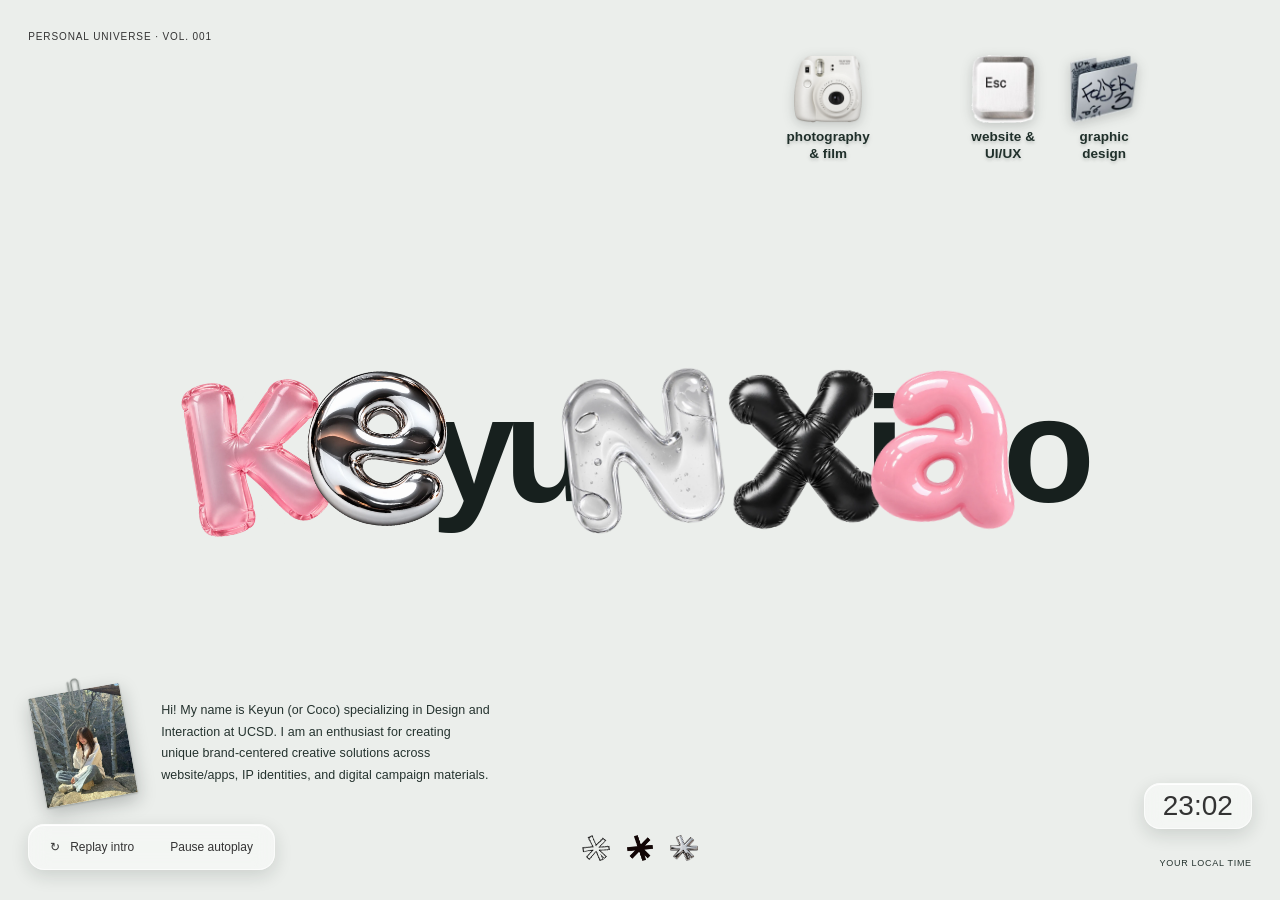
==== index.html @ 972be975 "Move site to repo root and add .nojekyll for GitHub Pages Co-Authored-By: Claude Opus 5 <noreply@ant" ====
<!doctype html><html lang="en"><head><meta charset="utf-8"><meta name="viewport" content="width=device-width,initial-scale=1"><title>Keyun Xiao — Design &amp; Interaction</title><meta name="description" content="Portfolio of Keyun Xiao (Coco) — design and interaction at UCSD. Website and UI/UX work, photography, and graphic design."><link rel="stylesheet" href="style.css"></head><body>
<video id="background-video" muted loop playsinline aria-hidden="true"></video><div class="video-shade" aria-hidden="true"></div>
<header class="editorial-top"><div class="focus-block"><p class="folio-note">PERSONAL UNIVERSE · VOL. 001</p></div><div class="desk-row"><a class="desk-icon" href="photography.html" data-cursor="open album" aria-label="Photography and film"><span class="desk-art"><img src="marks/icon-photo.png" alt=""></span><span class="desk-label">photography &amp; film</span></a><a class="desk-icon" href="ux-ui.html" data-cursor="view projects" aria-label="Website and UI UX design"><span class="desk-art"><img src="marks/icon-ui.png" alt=""></span><span class="desk-label">website &amp; UI/UX</span></a><span class="desk-icon" data-cursor="view projects" role="img" aria-label="Graphic design"><span class="desk-art"><img src="marks/icon-design.png" alt=""></span><span class="desk-label">graphic design</span></span></div></header>
<main class="editorial-hero"><h1 aria-label="boknows word"><span id="words" class="words" aria-hidden="true"></span></h1></main>
<footer class="editorial-bottom"><div class="bottom-left"><a class="intro-card" href="https://docs.google.com/document/d/10Yb8N33EPyBzUIbpuKFBvvP1-0zOqXiE2onYrgabez4/edit?usp=sharing" target="_blank" rel="noopener" data-cursor="open resume"><span class="snap"><img src="marks/portrait.jpg" alt="Keyun Xiao sitting on a rock in a birch forest"><svg class="clip" viewBox="0 0 28 64" aria-hidden="true" fill="none" stroke="currentColor" stroke-width="2.6" stroke-linecap="round" stroke-linejoin="round"><path d="M8 47V13.5a6.5 6.5 0 0 1 13 0v37a9.5 9.5 0 0 1-19 0V11"/></svg></span><p class="intro-copy">Hi! My name is Keyun (or Coco) specializing in Design and Interaction at UCSD. I am an enthusiast for creating unique brand-centered creative solutions across website/apps, IP identities, and digital campaign materials.</p></a><div class="controls"><button id="replay" disabled>↻ &nbsp; Replay intro</button><button id="pause" disabled aria-pressed="false">Pause autoplay</button></div></div><span class="bottom-middle" aria-hidden="true"><span class="mark-swap"><img class="m-a" src="marks/mark-1.png" alt=""><img class="m-b" src="marks/star-1.png" alt=""></span><span class="mark-swap"><img class="m-a" src="marks/mark-2.png" alt=""><img class="m-b" src="marks/star-2.png" alt=""></span><span class="mark-swap"><img class="m-a" src="marks/mark-3.png" alt=""><img class="m-b" src="marks/star-3.png" alt=""></span></span><div class="bottom-right"><time id="local-clock" aria-label="本地时间">--:--</time><span>YOUR LOCAL TIME</span></div></footer><p id="status" class="hint" role="status">正在准备字母图片…</p><script src="config.js"></script><script src="app.js"></script><script src="cursor.js"></script></body></html>
---- style.css ----
*{box-sizing:border-box}html{color-scheme:dark}body{margin:0;background:#000;color:#f7f7f7;font-family:Arial,Helvetica,sans-serif;min-height:100svh;display:flex;flex-direction:column}header,footer{display:flex;justify-content:space-between;gap:20px;color:#707070;font-size:12px;letter-spacing:.12em;padding:30px 40px}header{border-bottom:1px solid #181818}footer{margin-top:auto;letter-spacing:.02em;font-size:13px}main{text-align:center;margin:auto 0;padding:70px 16px 50px}.meta{font-size:18px;margin-bottom:46px}.meta span{color:#777;margin-left:20px}h1{font-size:clamp(28px,5.5vw,96px);line-height:1.22;letter-spacing:-.045em;font-weight:400;margin:0}.intro{display:block}.words{position:relative;display:flex;align-items:center;justify-content:center;min-height:1.32em;margin-top:.06em;touch-action:pan-y pinch-zoom}.word{display:inline-flex;flex-shrink:0}.space{width:.25em}.letter{pointer-events:none;display:inline-grid;position:relative;align-items:center;height:1.08em;flex-shrink:0;transition:padding-inline .3s cubic-bezier(.22,1,.36,1)}.char{grid-area:1/1;line-height:1;justify-self:center}.letter.active .char,.letter.pending .char{visibility:hidden}.letter.returning .char{animation:letter-pop .2s ease-out both}@keyframes letter-pop{from{transform:scale(.92)}to{transform:scale(1)}}.sticker{position:absolute;top:calc(50% + var(--offset,0em));left:50%;translate:-50% -50%;z-index:1;pointer-events:none}.sticker img{display:block;height:var(--height,1.122em);width:auto;max-width:var(--maxwidth,1.377em);object-fit:contain}.hit-layer{position:absolute;inset:0;z-index:3;color:transparent;user-select:none;pointer-events:none;display:flex;align-items:center;justify-content:center}.hit{display:inline-flex;align-items:center;pointer-events:auto;height:1.35em;line-height:1}.description{font-size:clamp(17px,1.7vw,26px);line-height:1.65;margin:50px 0 34px;color:#e5e5e5;letter-spacing:-.015em}.controls{display:flex;justify-content:center;gap:10px}button{font:14px Arial,sans-serif;border:1px solid #303030;background:#101010;color:#ddd;padding:12px 19px;border-radius:999px;cursor:pointer;transition:background .2s,border-color .2s}button:hover{background:#202020;border-color:#555}button:focus-visible{outline:2px solid white;outline-offset:4px}button:disabled{opacity:.4;cursor:wait}.hint{font-size:13px;color:#737373;margin:18px 0 0;min-height:20px}@media(max-width:640px){header,footer{padding:22px 20px;font-size:10px;letter-spacing:.04em}header span:last-child{display:none}main{padding:70px 8px 60px}.meta{font-size:14px;margin-bottom:35px}h1{font-size:5.7vw;letter-spacing:-.04em}.description{margin:38px 22px 28px;font-size:16px}.desktop{display:none}footer{font-size:11px;flex-direction:column;align-items:center;gap:8px}}@media(prefers-reduced-motion:reduce){.letter{transition:none}.letter .char{animation:none!important}.sticker{display:none}}
/* Portfolio composition */
html{background:#080808}body{background:#080808;color:#f2f0e9;min-height:100svh;padding:0 3.5vw;overflow-x:hidden}header,footer{padding:30px 0;font:10px/1.4 'Courier New',monospace;letter-spacing:.08em;color:#898984;align-items:center}header{border-bottom:1px solid #292925}.identity{color:#f2f0e9;font-size:12px;display:flex;align-items:center;gap:10px}.identity b{font-size:26px;color:#d8f36a;font-weight:400}main{width:100%;margin:auto 0;padding:80px 0;text-align:left}.eyebrow{display:flex;justify-content:space-between;font:10px/1.4 'Courier New',monospace;letter-spacing:.12em;color:#90908a;margin:0 0 22px}h1{font-size:12.5vw;letter-spacing:-.075em;line-height:1.1;font-weight:400}.words{min-height:1.5em;margin:0;justify-content:center}.letter,.hit{transition:padding-inline .38s cubic-bezier(.22,1,.36,1)}.hit-layer{justify-content:center}.sticker img{height:.96em;max-width:1.05em}.under-title{display:flex;align-items:flex-start;justify-content:space-between;margin-top:38px;padding-top:26px;border-top:1px solid #292925}.under-title p{margin:0;font-size:14px;line-height:1.9;letter-spacing:.07em}.under-title p span{font-size:12px;color:#777771;letter-spacing:0}.under-title .disciplines{font:10px/1.7 'Courier New',monospace;letter-spacing:.08em;color:#a4a49c;text-align:right}.spark{font-size:48px;color:#d8f36a;line-height:1;position:absolute;left:50%;transform:translateX(-50%)}footer{border-top:1px solid #292925;gap:12px;margin-top:0}.foot-left{display:flex;align-items:center;gap:9px}.dot{width:5px;height:5px;border-radius:50%;background:#d8f36a}.controls{gap:14px}button{padding:7px 0;font:10px 'Courier New',monospace;border:0;border-bottom:1px solid #414139;border-radius:0;background:transparent;color:#96968d}button:hover{background:transparent;color:#d8f36a;border-color:#d8f36a}.hint{position:absolute;width:1px;height:1px;overflow:hidden;clip-path:inset(50%);margin:0}@media(max-width:640px){body{padding:0 6vw}header,footer{padding:22px 0;flex-direction:row;font-size:9px;letter-spacing:0}header span:nth-child(2){display:none}header span:last-child{display:block}.identity{font-size:10px}main{padding:65px 0}.eyebrow{font-size:8px}.edition{display:none}h1{font-size:11.6vw;letter-spacing:-.07em}.under-title{margin-top:28px;gap:20px}.under-title p{font-size:12px}.under-title p span{font-size:10px}.under-title .disciplines{font-size:8px}.spark{display:none}.foot-left{font-size:8px;max-width:125px}.foot-right{display:none}.controls{gap:12px}button{font-size:9px}}

/* Separate the name and word; preserve a single line. */
h1{font-size:11.8vw}.space{width:.28em}.sticker img{height:var(--height,1.12em);max-width:var(--maxwidth,1.377em)}@media(max-width:640px){h1{font-size:10.9vw}}

@media(prefers-reduced-motion:reduce){.letter,.hit{transition:none}}
/* Bold resting title and matching pointer hit areas. */
h1{font-weight:700}

.letter.returning .char{animation:letter-soft-return .62s cubic-bezier(.22,1,.36,1) both}
@keyframes letter-soft-return{0%,20%{opacity:0;transform:scale(.88)}65%{opacity:1;transform:scale(1.035)}100%{opacity:1;transform:scale(1)}}
@media(prefers-reduced-motion:reduce){.letter.returning .char{animation:none}}
/* Scattered editorial typography, generous central whitespace. */
body{padding:0 2.2vw}.editorial-top{display:grid;grid-template-columns:1fr 230px 260px;gap:5vw;align-items:start;border:0;padding:30px 0;color:#c5c3bc;letter-spacing:0;font:13px/1.35 Arial,Helvetica,sans-serif}.editorial-top p{margin:0}.focus-block{display:flex;gap:10px}.small-label{white-space:nowrap}.editorial-top h2{font:15px/1.2 Arial,Helvetica,sans-serif;color:#89877f;font-weight:400;margin:0 0 19px}.note-block h2{margin-bottom:9.5px}.about-block p{font-size:12px;line-height:1.6}.editorial-hero{position:relative;margin:auto 0;padding:72px 0;isolation:isolate}.floating-tag{position:absolute;z-index:4;pointer-events:none;background:#d9d7cd;color:#25251f;padding:8px 12px;border:1px dashed #929188;border-radius:8px;font:15px/1.15 Arial,sans-serif;letter-spacing:-.025em}.tag-one{left:8%;top:21%;transform:rotate(-5deg)}.tag-two{right:5%;top:14%;transform:rotate(4deg)}.tag-three{right:23%;bottom:8%;transform:rotate(-3deg)}.editorial-bottom{display:grid;grid-template-columns:1fr auto 1fr;align-items:end;border:0;padding:24px 0 30px;letter-spacing:0;color:#aaa89f}.folio-note{font:10px/1.4 'Courier New',monospace;margin:0 0 22px}.editorial-bottom .controls{justify-content:flex-start;gap:8px;align-items:center}.editorial-bottom button,.home-pill{display:inline-flex;align-items:center;justify-content:center;min-height:34px;padding:6px 22px;border:1px solid #737168;border-radius:50%;font:12px/1.2 Arial,sans-serif;background:transparent;color:#d8d6ce}.home-pill{background:#e1dfd5;color:#191914;border-color:#e1dfd5}.editorial-bottom button:hover{border-color:#d8f36a;color:#d8f36a}.bottom-middle{display:flex;align-items:center;gap:14px;padding-bottom:7px}.bottom-middle img{height:26px;width:auto;display:block}.bottom-right{display:flex;flex-direction:column;align-items:flex-end;gap:28px}.bottom-right time{font:28px/1 'Courier New',monospace;padding:7px 18px;border:1px solid #737168;border-radius:50%;color:#e1dfd5;font-variant-numeric:tabular-nums}.bottom-right>span{font:9px/1.4 Arial,sans-serif;letter-spacing:.08em}@media(max-width:700px){body{padding:0 5vw}.editorial-top{grid-template-columns:1fr 1fr;gap:25px 16px;padding-top:25px;font-size:11px}.focus-block{grid-column:1/-1}.editorial-top h2{margin-bottom:10px;font-size:13px}.about-block p{font-size:10px}.editorial-hero{padding:85px 0}.floating-tag{font-size:10px;padding:5px 8px}.tag-one{left:3%;top:18%}.tag-two{right:1%;top:21%}.tag-three{right:17%;bottom:12%}.editorial-bottom{grid-template-columns:1fr auto;gap:18px;padding-bottom:22px}.bottom-middle{display:none}.folio-note{font-size:8px;margin-bottom:15px}.editorial-bottom button,.home-pill{padding:6px 11px;font-size:10px;min-height:30px}.editorial-bottom .controls{gap:5px}.bottom-right{gap:18px}.bottom-right time{font-size:21px;padding:6px 12px}.bottom-right>span{font-size:7px}}

.letter,.hit{transition-duration:.55s}
@media(prefers-reduced-motion:reduce){.letter,.hit{transition:none}}

#background-video{position:fixed;inset:0;width:100%;height:100%;object-fit:cover;z-index:0;pointer-events:none;display:none}.video-shade{position:fixed;inset:0;background:rgba(0,0,0,.48);z-index:1;pointer-events:none;display:none}body.has-video #background-video,body.has-video .video-shade{display:block}.editorial-top,.editorial-hero,.editorial-bottom{position:relative;z-index:2}.editorial-bottom .controls{flex-wrap:wrap}.editorial-bottom button[hidden]{display:none}body.has-video .editorial-top,body.has-video .editorial-top h2,body.has-video .editorial-bottom{color:#e7e5dd}

/* User-provided background preview. */
body{background:#080808 none center center / cover no-repeat fixed}body::before{content:"";position:fixed;inset:0;background:rgba(0,0,0,.24);pointer-events:none;z-index:0}.editorial-top,.editorial-top h2,.editorial-bottom{color:#d9dedb}

body{background:#080808}
/* Dark typography over the video. */
body{color:#17201e;background:#e8ece8}body::before{background:rgba(255,255,255,.12)}.video-shade{background:rgba(255,255,255,.24)}
.editorial-top,.editorial-top h2,.editorial-bottom,body.has-video .editorial-top,body.has-video .editorial-top h2,body.has-video .editorial-bottom{color:#24322e}
.editorial-top h2,body.has-video .editorial-top h2{color:#43534d}
.editorial-bottom button,.bottom-right time{color:#17201e;border-color:#52645b;background:rgba(255,255,255,.16)}.home-pill{background:#23352d;color:#f5f6ef;border-color:#23352d}
.editorial-bottom button:hover{background:#23352d;color:#fff;border-color:#23352d}button:focus-visible{outline-color:#23352d}.floating-tag{background:#e2e7de;color:#203128;border-color:#7a8a7d}

.letter.returning .char{animation-duration:var(--exit-duration,620ms)}
/* link through to the photography page — the cursor does the signalling now */
.nav-link{color:inherit;text-decoration:none}
.nav-link:focus-visible{outline:1px solid currentColor;outline-offset:3px}

/* --- bottom bar --- type set in the page sans at #333333, controls grouped
   into a frosted panel with an elevated active state */
.folio-note{font:10px/1.4 Arial,Helvetica,sans-serif;letter-spacing:.09em;color:#333333}
.bottom-right time{
  display:inline-flex;align-items:center;justify-content:center;
  font:28px/1 Arial,Helvetica,sans-serif;font-variant-numeric:tabular-nums;
  color:#333333;padding:8px 18px;border:1px solid rgba(255,255,255,.65);border-radius:16px;
  background:rgba(255,255,255,.45);
  backdrop-filter:blur(10px) saturate(1.25);-webkit-backdrop-filter:blur(10px) saturate(1.25);
  box-shadow:inset 0 1px 0 rgba(255,255,255,.95),0 6px 18px rgba(23,32,30,.14);
}
.editorial-bottom .controls{
  display:inline-flex;align-items:center;gap:4px;padding:5px;
  border:1px solid rgba(255,255,255,.65);border-radius:16px;
  background:rgba(255,255,255,.45);
  backdrop-filter:blur(10px) saturate(1.25);-webkit-backdrop-filter:blur(10px) saturate(1.25);
  box-shadow:inset 0 1px 0 rgba(255,255,255,.95),0 6px 18px rgba(23,32,30,.14);
}
.editorial-bottom button{
  min-height:34px;padding:7px 16px;border:0;border-radius:11px;
  font:12px/1.2 Arial,Helvetica,sans-serif;color:#333333;background:transparent;
  box-shadow:none;transition:background .15s ease,box-shadow .15s ease,color .15s ease;
}
.editorial-bottom button:hover,
.editorial-bottom button:focus-visible,
.editorial-bottom button[aria-pressed="true"]{
  background:rgba(255,255,255,.92);color:#17201e;border-color:transparent;
  box-shadow:0 2px 6px rgba(23,32,30,.18),inset 0 1px 0 rgba(255,255,255,1);
}
.editorial-bottom button:disabled{opacity:.4;background:transparent;box-shadow:none}
@media(max-width:640px){
  .bottom-right time{font-size:21px;padding:6px 12px;border-radius:13px}
  .editorial-bottom .controls{padding:4px;border-radius:13px}
  .editorial-bottom button{padding:6px 11px;font-size:10px;border-radius:9px}
}

/* --- desktop icons --- the three marks sit on the page the way files sit on a
   Mac desktop: artwork, a label beneath it, and a selected state on hover.
   Selectors are prefixed with `header` so they outrank the template's
   `header span:nth-child(2)` small-screen rules. */
.editorial-top{grid-template-columns:1fr auto}
header .desk-row{display:flex;align-items:flex-start;gap:38px;margin-right:clamp(0px,4vw,88px)}
/* each mark is nudged to the spot marked on the layout sketch; relative
   offsets, so the header box and the hero centring are untouched */
header .desk-row .desk-icon{position:relative}
header .desk-row .desk-icon:first-child{left:-127px}
header .desk-row .desk-icon:nth-child(2){left:-65px}
header .desk-row .desk-icon:last-child{left:-59px}
header .desk-row .desk-icon:last-child{margin-left:-18px}  /* graphic design tucks in beside the key */
header .desk-row .desk-icon{
  display:inline-flex;flex-direction:column;align-items:center;gap:4px;
  width:75px;margin-top:25px;text-decoration:none;color:inherit;
}
header .desk-row .desk-art{display:block;line-height:0}
header .desk-row .desk-art img{
  width:67.5px;height:67.5px;object-fit:contain;display:block;
  filter:drop-shadow(0 3px 6px rgba(23,32,30,.20));
  transition:filter .12s ease;
}
header .desk-row .desk-label{
  display:block;
  font:600 13.5px/1.3 -apple-system,BlinkMacSystemFont,'SF Pro Text','Helvetica Neue',Helvetica,Arial,sans-serif;
  letter-spacing:.005em;text-align:center;
  width:80px;          /* labels may run wider than the icon, as on a desktop */
  padding:1px 5px;border-radius:5px;
  color:#20302b;
  text-shadow:0 2px 3px rgba(20,30,26,.16),0 1px 6px rgba(20,30,26,.09),0 0 5px rgba(255,255,255,.65);
  transition:background-color .1s ease,color .1s ease;
}
/* the selected state, as Finder draws it: the artwork takes a dark tint and the
   label fills with the system blue */
header .desk-row .desk-icon:hover .desk-art img,
header .desk-row .desk-icon:focus-visible .desk-art img{
  filter:drop-shadow(0 3px 6px rgba(23,32,30,.20)) brightness(.79) saturate(1.06);
}
/* "photography" is the one word wider than the shared label box, so its
   label gets its own width and the selection fill clears the word */
header .desk-row .desk-icon:first-child .desk-label{width:100px}
header .desk-row .desk-icon:hover .desk-label,
header .desk-row .desk-icon:focus-visible .desk-label{
  background:#2962da;color:#fff;text-shadow:none;
}
@media(max-width:700px){
  header .desk-row{gap:14px}
  header .desk-row .desk-icon:last-child{margin-left:-6px}
  header .desk-row .desk-icon{width:86px;gap:5px}
  header .desk-row .desk-art img{width:52px;height:52px}
  header .desk-row .desk-label{font-size:10.5px;padding:1px 4px}
}
@media(prefers-reduced-motion:reduce){
  header .desk-row .desk-art img,header .desk-row .desk-label{transition-duration:.01ms}
}

/* --- the intro card --- a snapshot pinned at an angle beside the blurb; the
   whole card is one link out to the resume */
header .focus-block{display:block}
.editorial-top .folio-note{margin:0}
/* the card floats above the footer bar, so the footer keeps the height it
   always had and the hero stays put */
.editorial-bottom .bottom-left{position:relative}
.editorial-bottom .bottom-left .intro-card{position:absolute;left:0;bottom:100%;margin:0 0 16px}
.intro-card{
  display:flex;align-items:center;gap:22px;
  text-decoration:none;color:inherit;max-width:580px;
}
.intro-card .snap{
  position:relative;display:block;flex:0 0 auto;color:#8d938f;
  margin:12px 10px 7px 9px;            /* room the rotated corners need */
  transform:rotate(-10deg);transform-origin:50% 50%;
  transition:transform .42s cubic-bezier(.22,1,.36,1);
}
.intro-card .snap img{
  display:block;width:92px;height:auto;border-radius:1px;
  box-shadow:0 7px 18px rgba(23,32,30,.26),0 1px 2px rgba(23,32,30,.24);
}
.intro-card .snap .clip{
  position:absolute;left:52%;top:-15px;width:15px;height:auto;
  translate:-50% 0;filter:drop-shadow(0 1px 1px rgba(23,32,30,.35));
}
.intro-card:hover .snap,.intro-card:focus-visible .snap{
  transform:rotate(-6deg) scale(1.045);
}
.intro-card .intro-copy{
  margin:0;max-width:330px;
  font:12.5px/1.72 Arial,Helvetica,sans-serif;letter-spacing:.005em;color:#24322e;
}
.intro-card:focus-visible{outline:2px solid #23352d;outline-offset:8px;border-radius:4px}

/* --- the footer marks --- they spin a full turn and land in colour on hover */
.bottom-middle .mark-swap{
  position:relative;display:inline-block;width:30px;height:30px;
  transform-origin:50% 50%;
  transition:transform .72s cubic-bezier(.34,1.56,.64,1);
}
.bottom-middle .mark-swap img{
  position:absolute;inset:0;margin:auto;height:26px;width:auto;display:block;
  transition:opacity .26s ease;
}
.bottom-middle .mark-swap .m-b{opacity:0;height:29px}
.bottom-middle:hover .mark-swap{transform:rotate(360deg)}
.bottom-middle:hover .mark-swap .m-a{opacity:0}
.bottom-middle:hover .mark-swap .m-b{opacity:1}
.bottom-middle:hover .mark-swap:nth-child(2){transition-delay:.07s}
.bottom-middle:hover .mark-swap:nth-child(3){transition-delay:.14s}
.bottom-middle:hover .mark-swap:nth-child(2) img{transition-delay:.07s}
.bottom-middle:hover .mark-swap:nth-child(3) img{transition-delay:.14s}

@media(max-width:700px){
  .intro-card{gap:14px;max-width:none}
  .intro-card .snap{margin:10px 8px 6px 7px}
  .intro-card .snap img{width:74px}
  .intro-card .snap .clip{width:12px;top:-12px}
  .intro-card .intro-copy{font-size:11px;line-height:1.62;max-width:none}
}
@media(prefers-reduced-motion:reduce){
  .intro-card .snap{transition:none}
  .bottom-middle .mark-swap{transition:none}
  .bottom-middle:hover .mark-swap{transform:none}
}

/* The header is taller than the footer bar, so an even split would sit the
   heading low; this bottom padding lifts it onto the true centre line. */
.editorial-hero{padding:0 0 53px}
@media(max-width:700px){.editorial-hero{padding:70px 0 40px}}
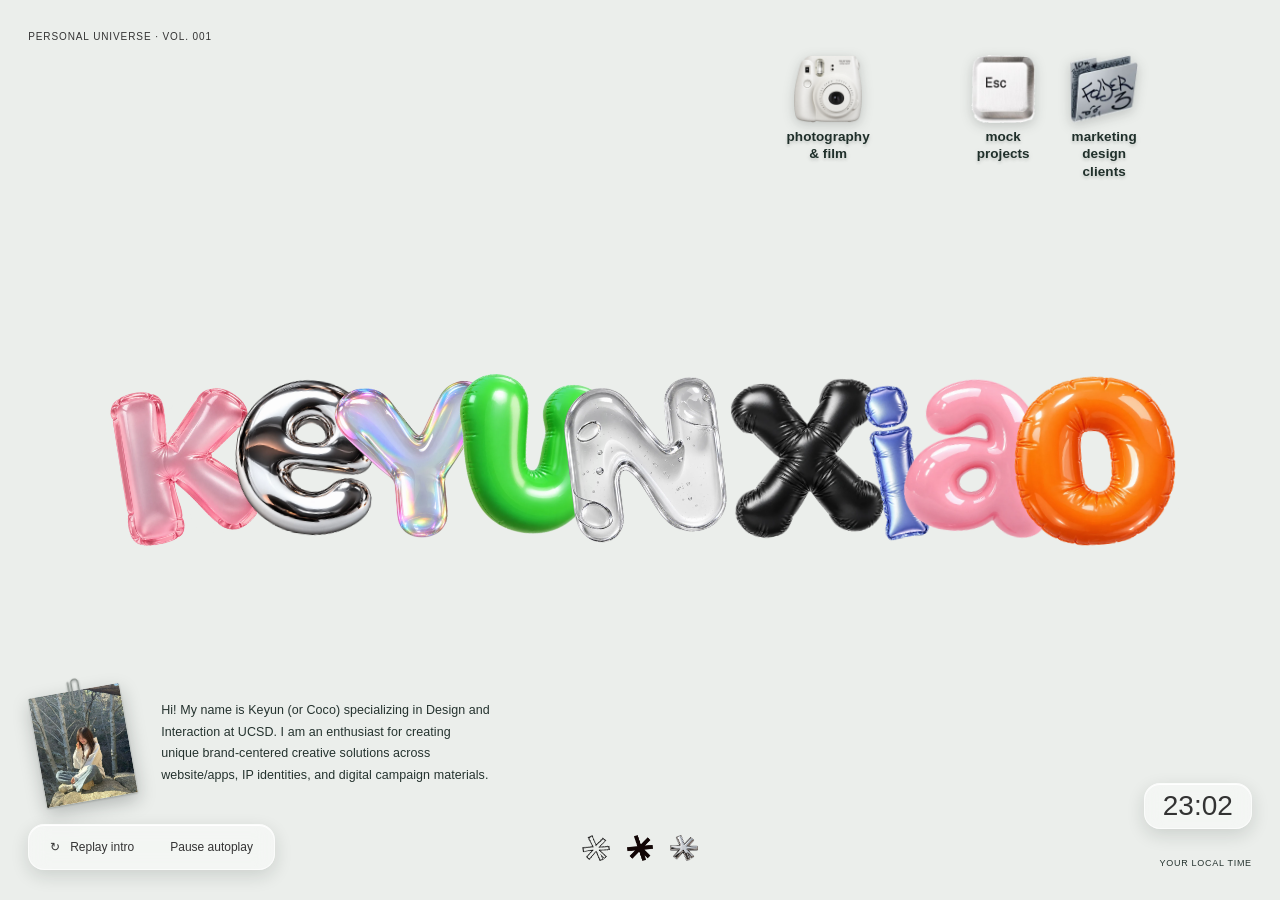
==== commit 2739901e: "Add seven Orange County photographs; rename index section labels Co-Authored-By: Claude Opus 5 <nore" ====
--- a/index.html
+++ b/index.html
@@ -1,5 +1,5 @@
 <!doctype html><html lang="en"><head><meta charset="utf-8"><meta name="viewport" content="width=device-width,initial-scale=1"><title>Keyun Xiao — Design &amp; Interaction</title><meta name="description" content="Portfolio of Keyun Xiao (Coco) — design and interaction at UCSD. Website and UI/UX work, photography, and graphic design."><link rel="stylesheet" href="style.css"></head><body>
 <video id="background-video" muted loop playsinline aria-hidden="true"></video><div class="video-shade" aria-hidden="true"></div>
-<header class="editorial-top"><div class="focus-block"><p class="folio-note">PERSONAL UNIVERSE · VOL. 001</p></div><div class="desk-row"><a class="desk-icon" href="photography.html" data-cursor="open album" aria-label="Photography and film"><span class="desk-art"><img src="marks/icon-photo.png" alt=""></span><span class="desk-label">photography &amp; film</span></a><a class="desk-icon" href="ux-ui.html" data-cursor="view projects" aria-label="Website and UI UX design"><span class="desk-art"><img src="marks/icon-ui.png" alt=""></span><span class="desk-label">website &amp; UI/UX</span></a><span class="desk-icon" data-cursor="view projects" role="img" aria-label="Graphic design"><span class="desk-art"><img src="marks/icon-design.png" alt=""></span><span class="desk-label">graphic design</span></span></div></header>
+<header class="editorial-top"><div class="focus-block"><p class="folio-note">PERSONAL UNIVERSE · VOL. 001</p></div><div class="desk-row"><a class="desk-icon" href="photography.html" data-cursor="open album" aria-label="Photography and film"><span class="desk-art"><img src="marks/icon-photo.png" alt=""></span><span class="desk-label">photography &amp; film</span></a><a class="desk-icon" href="ux-ui.html" data-cursor="view projects" aria-label="Mock projects"><span class="desk-art"><img src="marks/icon-ui.png" alt=""></span><span class="desk-label">mock projects</span></a><span class="desk-icon" data-cursor="view projects" role="img" aria-label="Marketing design clients"><span class="desk-art"><img src="marks/icon-design.png" alt=""></span><span class="desk-label">marketing design clients</span></span></div></header>
 <main class="editorial-hero"><h1 aria-label="boknows word"><span id="words" class="words" aria-hidden="true"></span></h1></main>
 <footer class="editorial-bottom"><div class="bottom-left"><a class="intro-card" href="https://docs.google.com/document/d/10Yb8N33EPyBzUIbpuKFBvvP1-0zOqXiE2onYrgabez4/edit?usp=sharing" target="_blank" rel="noopener" data-cursor="open resume"><span class="snap"><img src="marks/portrait.jpg" alt="Keyun Xiao sitting on a rock in a birch forest"><svg class="clip" viewBox="0 0 28 64" aria-hidden="true" fill="none" stroke="currentColor" stroke-width="2.6" stroke-linecap="round" stroke-linejoin="round"><path d="M8 47V13.5a6.5 6.5 0 0 1 13 0v37a9.5 9.5 0 0 1-19 0V11"/></svg></span><p class="intro-copy">Hi! My name is Keyun (or Coco) specializing in Design and Interaction at UCSD. I am an enthusiast for creating unique brand-centered creative solutions across website/apps, IP identities, and digital campaign materials.</p></a><div class="controls"><button id="replay" disabled>↻ &nbsp; Replay intro</button><button id="pause" disabled aria-pressed="false">Pause autoplay</button></div></div><span class="bottom-middle" aria-hidden="true"><span class="mark-swap"><img class="m-a" src="marks/mark-1.png" alt=""><img class="m-b" src="marks/star-1.png" alt=""></span><span class="mark-swap"><img class="m-a" src="marks/mark-2.png" alt=""><img class="m-b" src="marks/star-2.png" alt=""></span><span class="mark-swap"><img class="m-a" src="marks/mark-3.png" alt=""><img class="m-b" src="marks/star-3.png" alt=""></span></span><div class="bottom-right"><time id="local-clock" aria-label="本地时间">--:--</time><span>YOUR LOCAL TIME</span></div></footer><p id="status" class="hint" role="status">正在准备字母图片…</p><script src="config.js"></script><script src="app.js"></script><script src="cursor.js"></script></body></html>
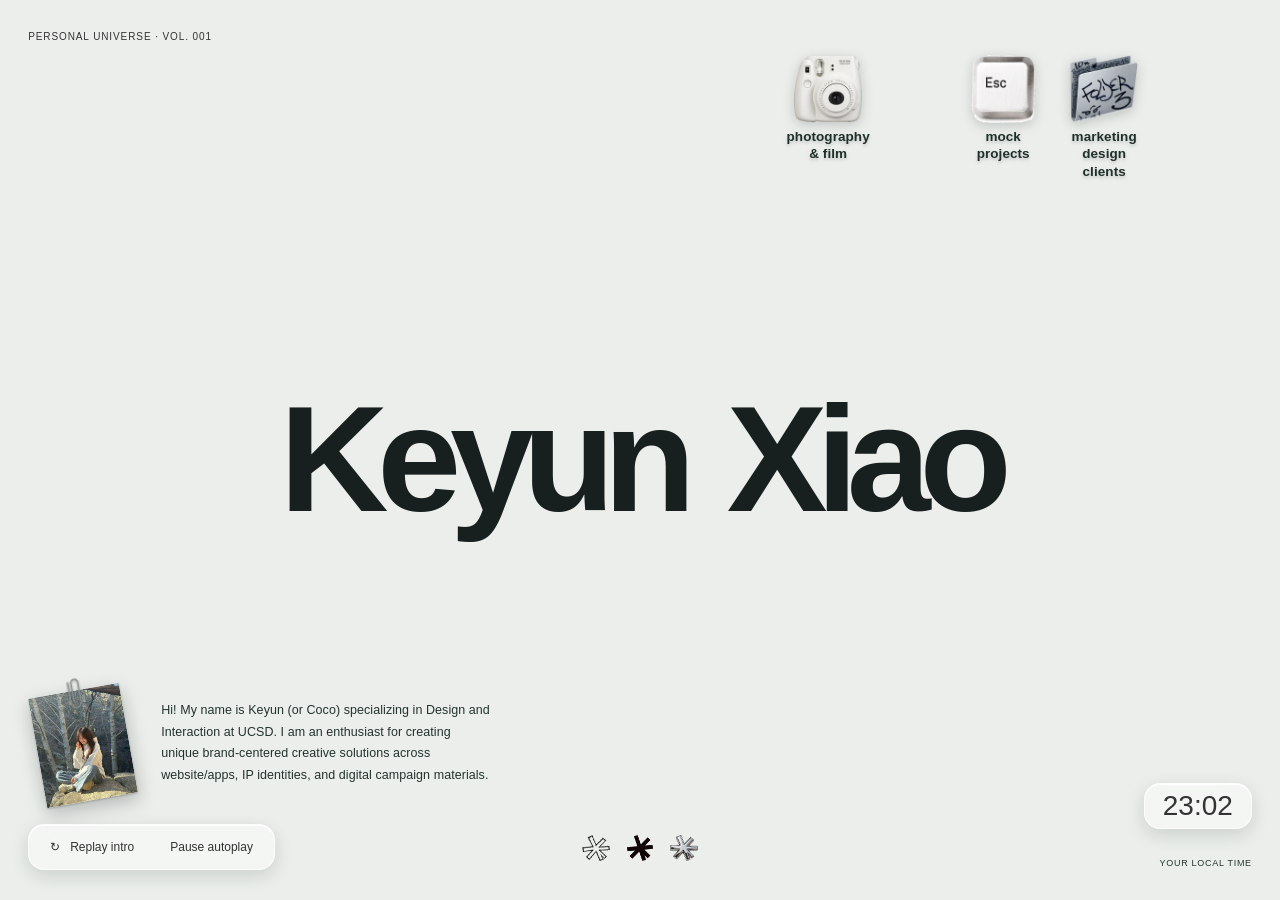
==== commit dc29e8a6: "Add Monolith Coffee brand identity collage page Long-scroll brand case study: mark system, palette, " ====
--- a/index.html
+++ b/index.html
@@ -1,5 +1,5 @@
 <!doctype html><html lang="en"><head><meta charset="utf-8"><meta name="viewport" content="width=device-width,initial-scale=1"><title>Keyun Xiao — Design &amp; Interaction</title><meta name="description" content="Portfolio of Keyun Xiao (Coco) — design and interaction at UCSD. Website and UI/UX work, photography, and graphic design."><link rel="stylesheet" href="style.css"></head><body>
 <video id="background-video" muted loop playsinline aria-hidden="true"></video><div class="video-shade" aria-hidden="true"></div>
-<header class="editorial-top"><div class="focus-block"><p class="folio-note">PERSONAL UNIVERSE · VOL. 001</p></div><div class="desk-row"><a class="desk-icon" href="photography.html" data-cursor="open album" aria-label="Photography and film"><span class="desk-art"><img src="marks/icon-photo.png" alt=""></span><span class="desk-label">photography &amp; film</span></a><a class="desk-icon" href="ux-ui.html" data-cursor="view projects" aria-label="Mock projects"><span class="desk-art"><img src="marks/icon-ui.png" alt=""></span><span class="desk-label">mock projects</span></a><span class="desk-icon" data-cursor="view projects" role="img" aria-label="Marketing design clients"><span class="desk-art"><img src="marks/icon-design.png" alt=""></span><span class="desk-label">marketing design clients</span></span></div></header>
+<header class="editorial-top"><div class="focus-block"><p class="folio-note">PERSONAL UNIVERSE · VOL. 001</p></div><div class="desk-row"><a class="desk-icon" href="photography.html" data-cursor="open album" aria-label="Photography and film"><span class="desk-art"><img src="marks/icon-photo.png" alt=""></span><span class="desk-label">photography &amp; film</span></a><a class="desk-icon" href="ux-ui.html" data-cursor="view projects" aria-label="Mock projects"><span class="desk-art"><img src="marks/icon-ui.png" alt=""></span><span class="desk-label">mock projects</span></a><a class="desk-icon" href="monolith.html" data-cursor="view projects" aria-label="Marketing design clients"><span class="desk-art"><img src="marks/icon-design.png" alt=""></span><span class="desk-label">marketing design clients</span></a></div></header>
 <main class="editorial-hero"><h1 aria-label="boknows word"><span id="words" class="words" aria-hidden="true"></span></h1></main>
 <footer class="editorial-bottom"><div class="bottom-left"><a class="intro-card" href="https://docs.google.com/document/d/10Yb8N33EPyBzUIbpuKFBvvP1-0zOqXiE2onYrgabez4/edit?usp=sharing" target="_blank" rel="noopener" data-cursor="open resume"><span class="snap"><img src="marks/portrait.jpg" alt="Keyun Xiao sitting on a rock in a birch forest"><svg class="clip" viewBox="0 0 28 64" aria-hidden="true" fill="none" stroke="currentColor" stroke-width="2.6" stroke-linecap="round" stroke-linejoin="round"><path d="M8 47V13.5a6.5 6.5 0 0 1 13 0v37a9.5 9.5 0 0 1-19 0V11"/></svg></span><p class="intro-copy">Hi! My name is Keyun (or Coco) specializing in Design and Interaction at UCSD. I am an enthusiast for creating unique brand-centered creative solutions across website/apps, IP identities, and digital campaign materials.</p></a><div class="controls"><button id="replay" disabled>↻ &nbsp; Replay intro</button><button id="pause" disabled aria-pressed="false">Pause autoplay</button></div></div><span class="bottom-middle" aria-hidden="true"><span class="mark-swap"><img class="m-a" src="marks/mark-1.png" alt=""><img class="m-b" src="marks/star-1.png" alt=""></span><span class="mark-swap"><img class="m-a" src="marks/mark-2.png" alt=""><img class="m-b" src="marks/star-2.png" alt=""></span><span class="mark-swap"><img class="m-a" src="marks/mark-3.png" alt=""><img class="m-b" src="marks/star-3.png" alt=""></span></span><div class="bottom-right"><time id="local-clock" aria-label="本地时间">--:--</time><span>YOUR LOCAL TIME</span></div></footer><p id="status" class="hint" role="status">正在准备字母图片…</p><script src="config.js"></script><script src="app.js"></script><script src="cursor.js"></script></body></html>
